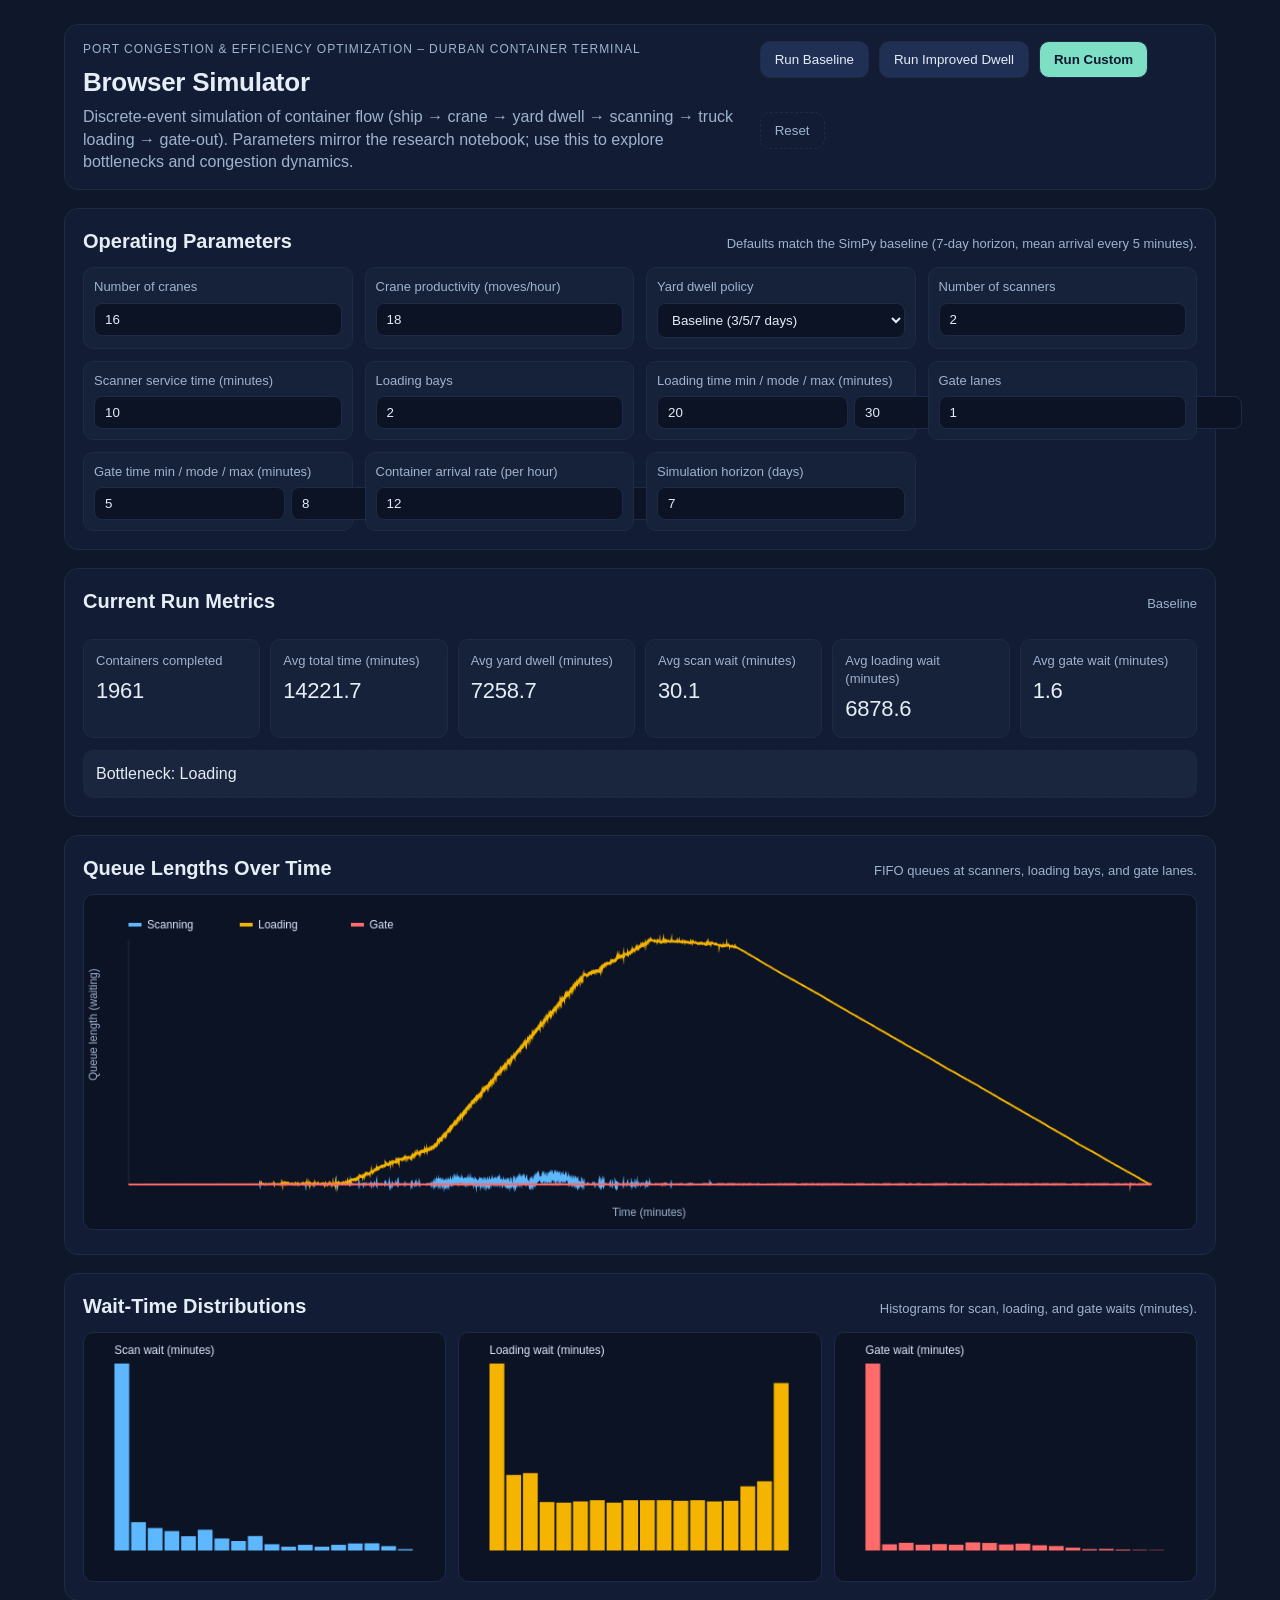
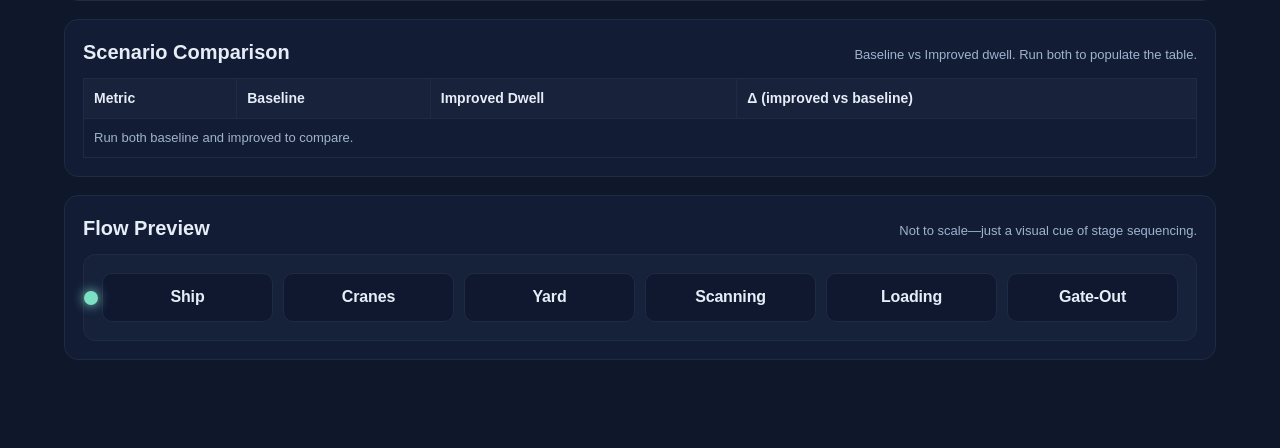
==== simulation/interactive_port_congestion_simulator/index.html @ 23e5f6eb "Put the interactive port congestion simulator in a dedicated folder" ====
<!-- README: Open this file directly in a browser (no server needed). Use the controls to run the baseline or improved dwell scenarios, or tweak parameters and click “Run Custom”. Metrics, bottleneck, queue charts, and wait-time histograms update after each run. -->
<!doctype html>
<html lang="en">
<head>
  <meta charset="UTF-8">
  <meta name="viewport" content="width=device-width, initial-scale=1">
  <title>Durban Port Congestion Simulator</title>
  <link rel="stylesheet" href="style.css">
</head>
<body>
  <div class="page">
    <header class="topbar">
      <div>
        <p class="eyebrow">Port Congestion & Efficiency Optimization – Durban Container Terminal</p>
        <h1>Browser Simulator</h1>
        <p class="lede">Discrete-event simulation of container flow (ship → crane → yard dwell → scanning → truck loading → gate-out). Parameters mirror the research notebook; use this to explore bottlenecks and congestion dynamics.</p>
      </div>
      <div class="actions">
        <button id="baselineBtn">Run Baseline</button>
        <button id="improvedBtn">Run Improved Dwell</button>
        <button id="customBtn" class="primary">Run Custom</button>
        <button id="resetBtn" class="ghost">Reset</button>
      </div>
    </header>

    <section class="panel">
      <div class="panel-header">
        <h2>Operating Parameters</h2>
        <div class="hint">Defaults match the SimPy baseline (7-day horizon, mean arrival every 5 minutes).</div>
      </div>
      <div class="controls-grid">
        <label class="control">
          <span>Number of cranes</span>
          <input type="number" id="numCranes" min="1" step="1">
        </label>
        <label class="control">
          <span>Crane productivity (moves/hour)</span>
          <input type="number" id="craneMph" min="1" step="1">
        </label>
        <label class="control">
          <span>Yard dwell policy</span>
          <select id="dwellPolicy">
            <option value="baseline">Baseline (3/5/7 days)</option>
            <option value="improved">Improved (2/3/4 days)</option>
          </select>
        </label>
        <label class="control">
          <span>Number of scanners</span>
          <input type="number" id="numScanners" min="1" step="1">
        </label>
        <label class="control">
          <span>Scanner service time (minutes)</span>
          <input type="number" id="scanTime" min="1" step="1">
        </label>
        <label class="control">
          <span>Loading bays</span>
          <input type="number" id="numLoaders" min="1" step="1">
        </label>
        <label class="control">
          <span>Loading time min / mode / max (minutes)</span>
          <div class="triple">
            <input type="number" id="loadMin" min="1" step="1">
            <input type="number" id="loadMode" min="1" step="1">
            <input type="number" id="loadMax" min="1" step="1">
          </div>
        </label>
        <label class="control">
          <span>Gate lanes</span>
          <input type="number" id="numGates" min="1" step="1">
        </label>
        <label class="control">
          <span>Gate time min / mode / max (minutes)</span>
          <div class="triple">
            <input type="number" id="gateMin" min="1" step="1">
            <input type="number" id="gateMode" min="1" step="1">
            <input type="number" id="gateMax" min="1" step="1">
          </div>
        </label>
        <label class="control">
          <span>Container arrival rate (per hour)</span>
          <input type="number" id="arrivalRate" min="1" step="0.5">
        </label>
        <label class="control">
          <span>Simulation horizon (days)</span>
          <input type="number" id="simDays" min="1" step="1">
        </label>
      </div>
    </section>

    <section class="panel metrics-panel">
      <div class="panel-header">
        <h2>Current Run Metrics</h2>
        <div class="hint" id="runLabel">—</div>
      </div>
      <div class="metrics-grid" id="metricsGrid"></div>
      <div class="bottleneck" id="bottleneckBox">Bottleneck: —</div>
    </section>

    <section class="panel">
      <div class="panel-header">
        <h2>Queue Lengths Over Time</h2>
        <div class="hint">FIFO queues at scanners, loading bays, and gate lanes.</div>
      </div>
      <canvas id="queueChart" width="1200" height="360"></canvas>
    </section>

    <section class="panel">
      <div class="panel-header">
        <h2>Wait-Time Distributions</h2>
        <div class="hint">Histograms for scan, loading, and gate waits (minutes).</div>
      </div>
      <div class="hist-grid">
        <canvas id="scanHist" width="380" height="260"></canvas>
        <canvas id="loadHist" width="380" height="260"></canvas>
        <canvas id="gateHist" width="380" height="260"></canvas>
      </div>
    </section>

    <section class="panel">
      <div class="panel-header">
        <h2>Scenario Comparison</h2>
        <div class="hint">Baseline vs Improved dwell. Run both to populate the table.</div>
      </div>
      <table class="comparison-table" id="comparisonTable">
        <thead>
          <tr>
            <th>Metric</th>
            <th>Baseline</th>
            <th>Improved Dwell</th>
            <th>Δ (improved vs baseline)</th>
          </tr>
        </thead>
        <tbody></tbody>
      </table>
    </section>

    <section class="panel">
      <div class="panel-header">
        <h2>Flow Preview</h2>
        <div class="hint">Not to scale—just a visual cue of stage sequencing.</div>
      </div>
      <div class="flowline" id="flowline">
        <div class="stage">Ship</div>
        <div class="stage">Cranes</div>
        <div class="stage">Yard</div>
        <div class="stage">Scanning</div>
        <div class="stage">Loading</div>
        <div class="stage">Gate-Out</div>
        <div class="dot" id="flowDot"></div>
      </div>
    </section>
  </div>
  <script src="app.js"></script>
</body>
</html>
---- simulation/interactive_port_congestion_simulator/style.css ----
:root {
  --bg: #0f172a;
  --panel: #131c35;
  --accent: #7de0c5;
  --text: #e5edf6;
  --muted: #9fb3ce;
  --line1: #5eb8ff;
  --line2: #f4b400;
  --line3: #ff6b6b;
  --border: #1f2a44;
  --card: #16213a;
  --danger: #ff7b6b;
  --good: #9ae66e;
  --font: "Segoe UI", "Helvetica Neue", Arial, sans-serif;
}

* { box-sizing: border-box; }

body {
  margin: 0;
  background: var(--bg);
  color: var(--text);
  font-family: var(--font);
  line-height: 1.4;
}

.page {
  max-width: 1200px;
  margin: 0 auto 64px;
  padding: 24px;
}

.topbar {
  display: flex;
  justify-content: space-between;
  gap: 16px;
  padding: 16px 18px;
  background: var(--panel);
  border: 1px solid var(--border);
  border-radius: 14px;
}

.eyebrow {
  text-transform: uppercase;
  letter-spacing: 0.08em;
  font-size: 12px;
  color: var(--muted);
  margin: 0 0 6px;
}

h1 {
  margin: 0;
  font-size: 26px;
  letter-spacing: -0.01em;
}

.lede {
  margin: 6px 0 0;
  color: var(--muted);
  max-width: 700px;
}

.actions {
  display: flex;
  flex-wrap: wrap;
  gap: 10px;
  align-items: flex-start;
}

button {
  background: #203055;
  color: var(--text);
  border: 1px solid var(--border);
  border-radius: 10px;
  padding: 10px 14px;
  cursor: pointer;
  transition: transform 0.05s ease, background 0.15s ease;
}

button:hover { background: #2a3a60; }
button:active { transform: translateY(1px); }

button.primary { background: var(--accent); color: #0a172f; font-weight: 700; }
button.ghost { background: transparent; border: 1px dashed var(--border); color: var(--muted); }

.panel {
  margin-top: 18px;
  padding: 18px;
  background: var(--panel);
  border: 1px solid var(--border);
  border-radius: 14px;
}

.panel-header {
  display: flex;
  justify-content: space-between;
  align-items: baseline;
  gap: 10px;
  margin-bottom: 12px;
}

.panel h2 {
  margin: 0;
  font-size: 20px;
}

.hint {
  color: var(--muted);
  font-size: 13px;
}

.controls-grid {
  display: grid;
  grid-template-columns: repeat(auto-fit, minmax(260px, 1fr));
  gap: 12px;
}

.control {
  display: flex;
  flex-direction: column;
  gap: 6px;
  padding: 10px;
  background: var(--card);
  border: 1px solid var(--border);
  border-radius: 10px;
}

.control span {
  color: var(--muted);
  font-size: 13px;
}

.control input,
.control select {
  padding: 8px 10px;
  border-radius: 8px;
  border: 1px solid var(--border);
  background: #0c1325;
  color: var(--text);
}

.triple {
  display: grid;
  grid-template-columns: repeat(3, 1fr);
  gap: 6px;
}

.metrics-panel {
  display: flex;
  flex-direction: column;
  gap: 12px;
}

.metrics-grid {
  display: grid;
  grid-template-columns: repeat(auto-fit, minmax(150px, 1fr));
  gap: 10px;
}

.metric {
  padding: 12px;
  background: var(--card);
  border: 1px solid var(--border);
  border-radius: 10px;
}

.metric .label {
  color: var(--muted);
  font-size: 13px;
}

.metric .value {
  font-size: 22px;
  margin-top: 6px;
  letter-spacing: -0.01em;
}

.bottleneck {
  padding: 12px;
  border-radius: 10px;
  background: #1a253e;
  border: 1px dashed var(--border);
  color: var(--text);
}

.hist-grid {
  display: grid;
  grid-template-columns: repeat(auto-fit, minmax(300px, 1fr));
  gap: 12px;
}

canvas {
  width: 100%;
  border-radius: 10px;
  background: #0c1325;
  border: 1px solid var(--border);
}

.comparison-table {
  width: 100%;
  border-collapse: collapse;
  font-size: 14px;
}

.comparison-table th,
.comparison-table td {
  border: 1px solid var(--border);
  padding: 10px;
  text-align: left;
}

.comparison-table th {
  background: #18223b;
}

.good { color: var(--good); }
.bad { color: var(--danger); }

.flowline {
  position: relative;
  display: grid;
  grid-template-columns: repeat(6, 1fr);
  gap: 10px;
  padding: 18px;
  background: var(--card);
  border: 1px solid var(--border);
  border-radius: 12px;
}

.stage {
  padding: 12px;
  text-align: center;
  border-radius: 10px;
  background: #101830;
  border: 1px solid var(--border);
  font-weight: 600;
  letter-spacing: -0.01em;
}

.dot {
  position: absolute;
  top: 50%;
  transform: translateY(-50%);
  width: 14px;
  height: 14px;
  border-radius: 50%;
  background: var(--accent);
  box-shadow: 0 0 12px var(--accent);
  animation: flow 6s linear infinite;
}

@keyframes flow {
  0%   { left: 0%; }
  16%  { left: 16%; }
  32%  { left: 32%; }
  48%  { left: 48%; }
  64%  { left: 64%; }
  80%  { left: 80%; }
  100% { left: 96%; }
}

@media (max-width: 820px) {
  .topbar { flex-direction: column; }
  .flowline { grid-template-columns: repeat(3, 1fr); grid-auto-rows: 1fr; }
  .dot { display: none; }
}
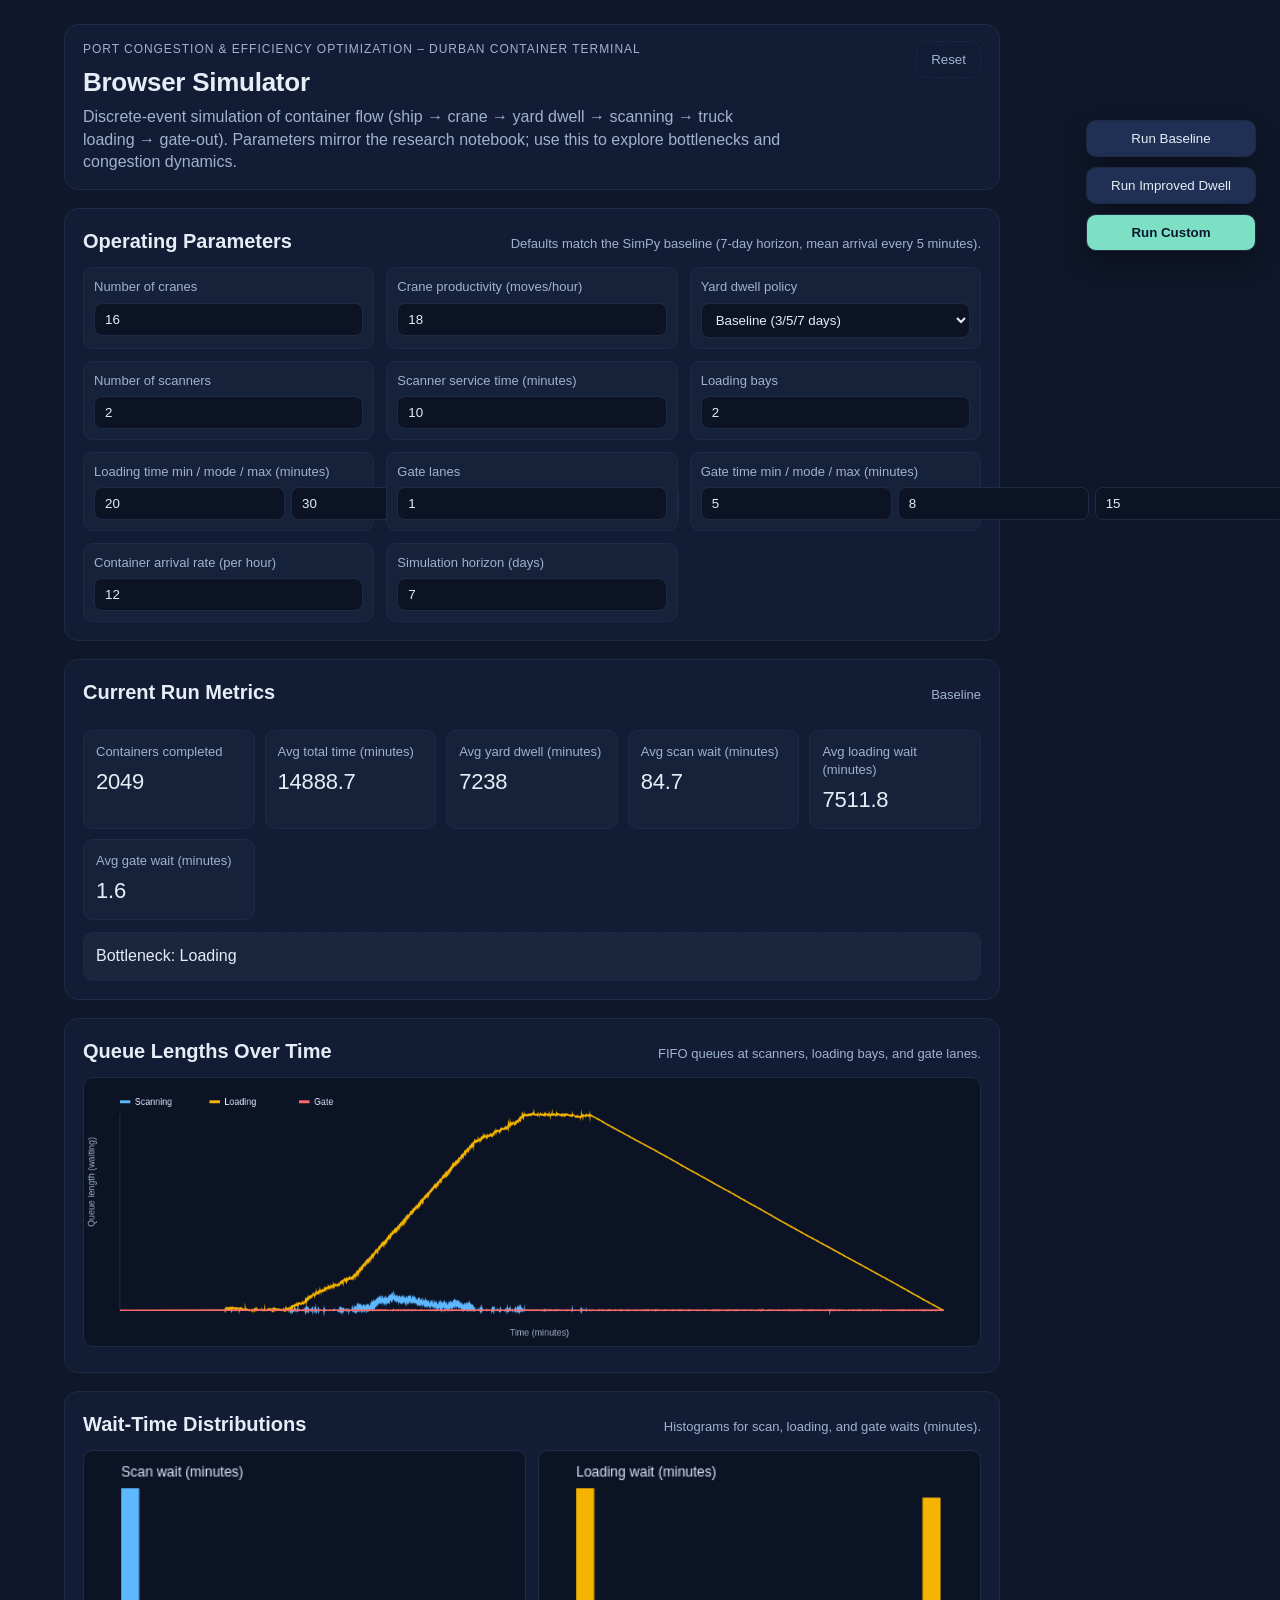
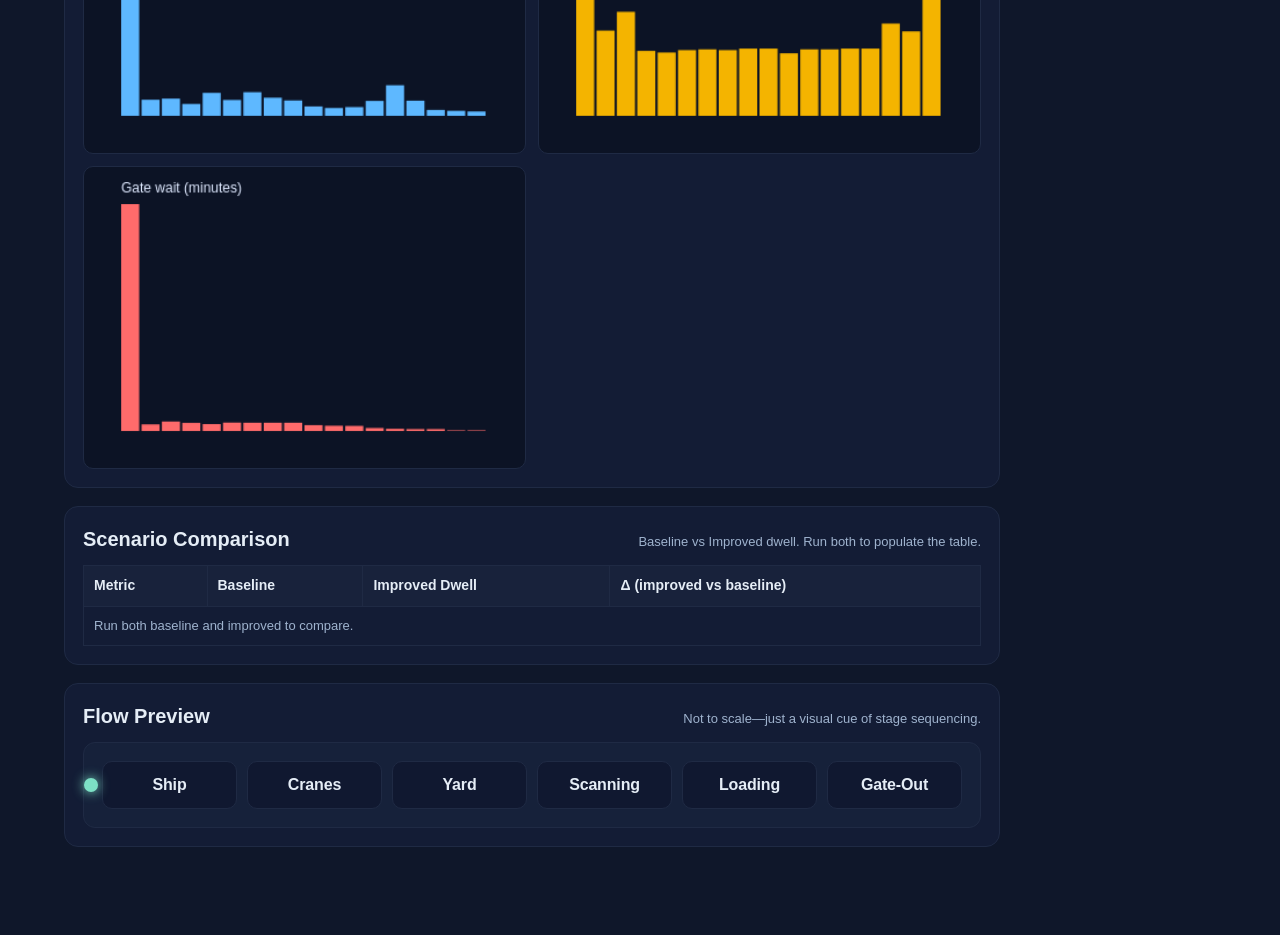
==== commit cd0fad4e: "Moved the Simulation running buttons to the right side of the web page" ====
--- a/simulation/interactive_port_congestion_simulator/index.html
+++ b/simulation/interactive_port_congestion_simulator/index.html
@@ -8,6 +8,11 @@
   <link rel="stylesheet" href="style.css">
 </head>
 <body>
+  <div class="floating-actions">
+    <button id="baselineBtn">Run Baseline</button>
+    <button id="improvedBtn">Run Improved Dwell</button>
+    <button id="customBtn" class="primary">Run Custom</button>
+  </div>
   <div class="page">
     <header class="topbar">
       <div>
@@ -16,9 +21,6 @@
         <p class="lede">Discrete-event simulation of container flow (ship → crane → yard dwell → scanning → truck loading → gate-out). Parameters mirror the research notebook; use this to explore bottlenecks and congestion dynamics.</p>
       </div>
       <div class="actions">
-        <button id="baselineBtn">Run Baseline</button>
-        <button id="improvedBtn">Run Improved Dwell</button>
-        <button id="customBtn" class="primary">Run Custom</button>
         <button id="resetBtn" class="ghost">Reset</button>
       </div>
     </header>
--- a/simulation/interactive_port_congestion_simulator/style.css
+++ b/simulation/interactive_port_congestion_simulator/style.css
@@ -28,6 +28,8 @@
   max-width: 1200px;
   margin: 0 auto 64px;
   padding: 24px;
+  /* Reserve horizontal space so floating buttons don't overlay content */
+  padding-right: 240px;
 }
 
 .topbar {
@@ -62,7 +64,6 @@
 
 .actions {
   display: flex;
-  flex-wrap: wrap;
   gap: 10px;
   align-items: flex-start;
 }
@@ -82,6 +83,21 @@
 
 button.primary { background: var(--accent); color: #0a172f; font-weight: 700; }
 button.ghost { background: transparent; border: 1px dashed var(--border); color: var(--muted); }
+
+.floating-actions {
+  position: fixed;
+  top: 120px;
+  right: 24px;
+  display: flex;
+  flex-direction: column;
+  gap: 10px;
+  z-index: 20;
+}
+
+.floating-actions button {
+  min-width: 170px;
+  box-shadow: 0 12px 26px rgba(0, 0, 0, 0.32);
+}
 
 .panel {
   margin-top: 18px;
@@ -263,4 +279,13 @@
   .topbar { flex-direction: column; }
   .flowline { grid-template-columns: repeat(3, 1fr); grid-auto-rows: 1fr; }
   .dot { display: none; }
-}
+  .floating-actions {
+    position: static;
+    flex-direction: row;
+    gap: 8px;
+    padding-bottom: 8px;
+  }
+  .page {
+    padding-right: 24px;
+  }
+}
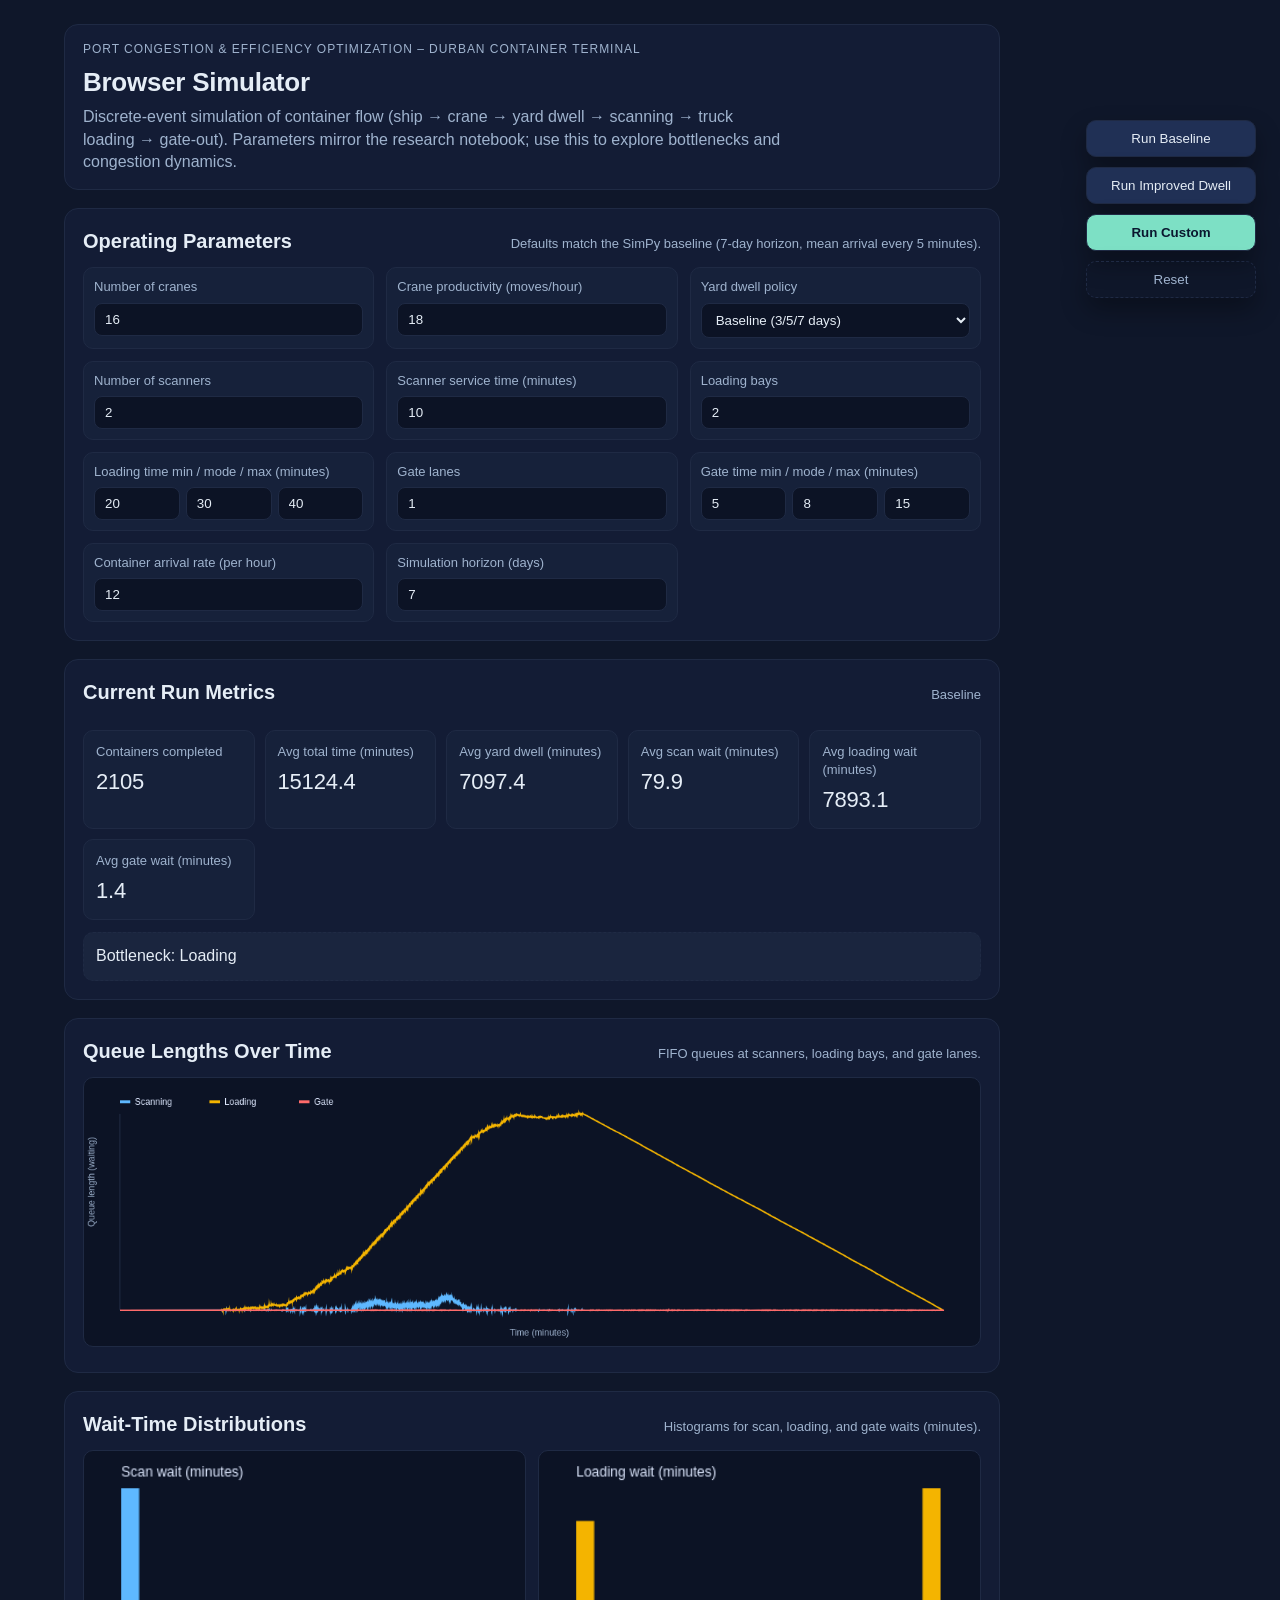
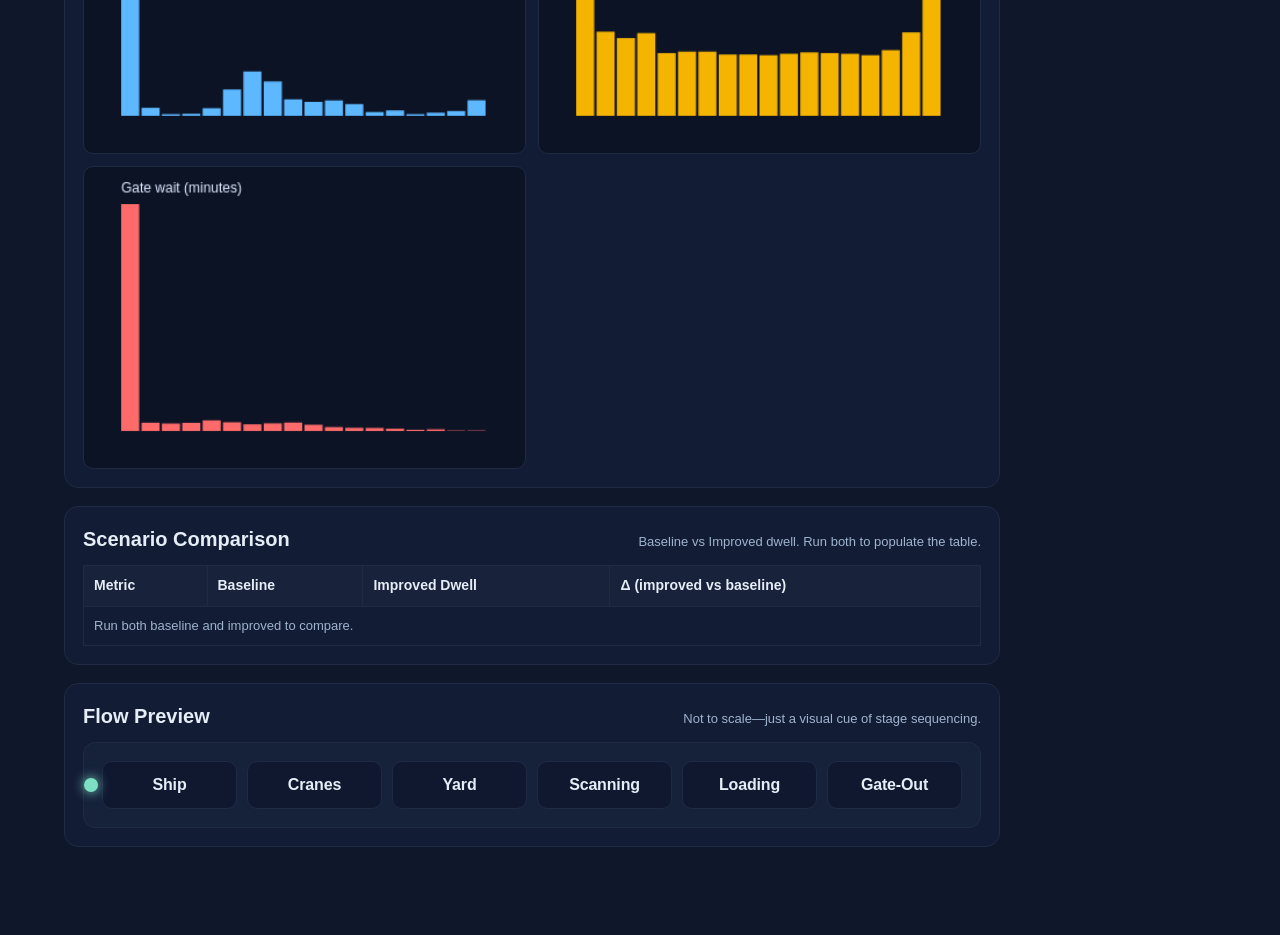
==== commit abde32a4: "Moved the reset button under the other three buttons" ====
--- a/simulation/interactive_port_congestion_simulator/index.html
+++ b/simulation/interactive_port_congestion_simulator/index.html
@@ -12,6 +12,7 @@
     <button id="baselineBtn">Run Baseline</button>
     <button id="improvedBtn">Run Improved Dwell</button>
     <button id="customBtn" class="primary">Run Custom</button>
+    <button id="resetBtn" class="ghost">Reset</button>
   </div>
   <div class="page">
     <header class="topbar">
@@ -19,9 +20,6 @@
         <p class="eyebrow">Port Congestion & Efficiency Optimization – Durban Container Terminal</p>
         <h1>Browser Simulator</h1>
         <p class="lede">Discrete-event simulation of container flow (ship → crane → yard dwell → scanning → truck loading → gate-out). Parameters mirror the research notebook; use this to explore bottlenecks and congestion dynamics.</p>
-      </div>
-      <div class="actions">
-        <button id="resetBtn" class="ghost">Reset</button>
       </div>
     </header>
 
--- a/simulation/interactive_port_congestion_simulator/style.css
+++ b/simulation/interactive_port_congestion_simulator/style.css
@@ -139,6 +139,7 @@
   background: var(--card);
   border: 1px solid var(--border);
   border-radius: 10px;
+  min-width: 0;
 }
 
 .control span {
@@ -157,8 +158,13 @@
 
 .triple {
   display: grid;
-  grid-template-columns: repeat(3, 1fr);
+  grid-template-columns: repeat(3, minmax(0, 1fr));
   gap: 6px;
+}
+
+.triple input {
+  width: 100%;
+  min-width: 0;
 }
 
 .metrics-panel {
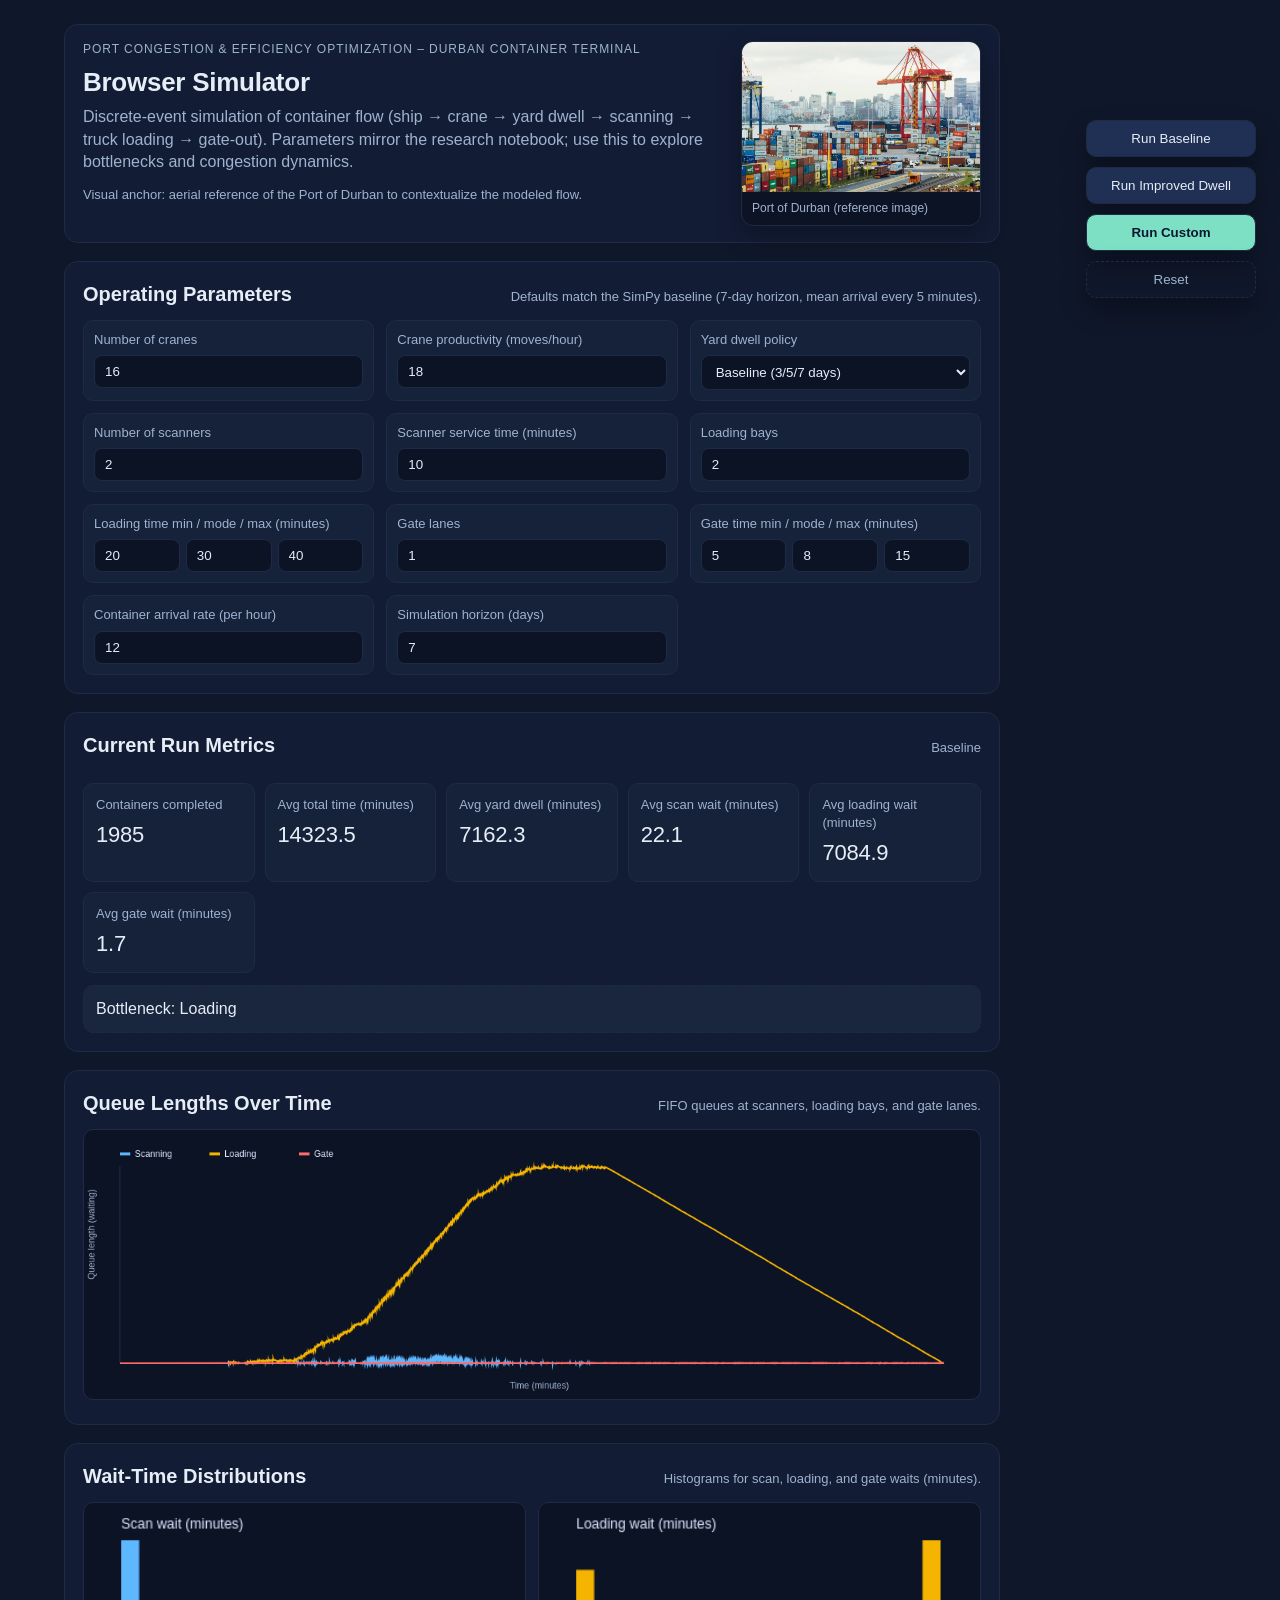
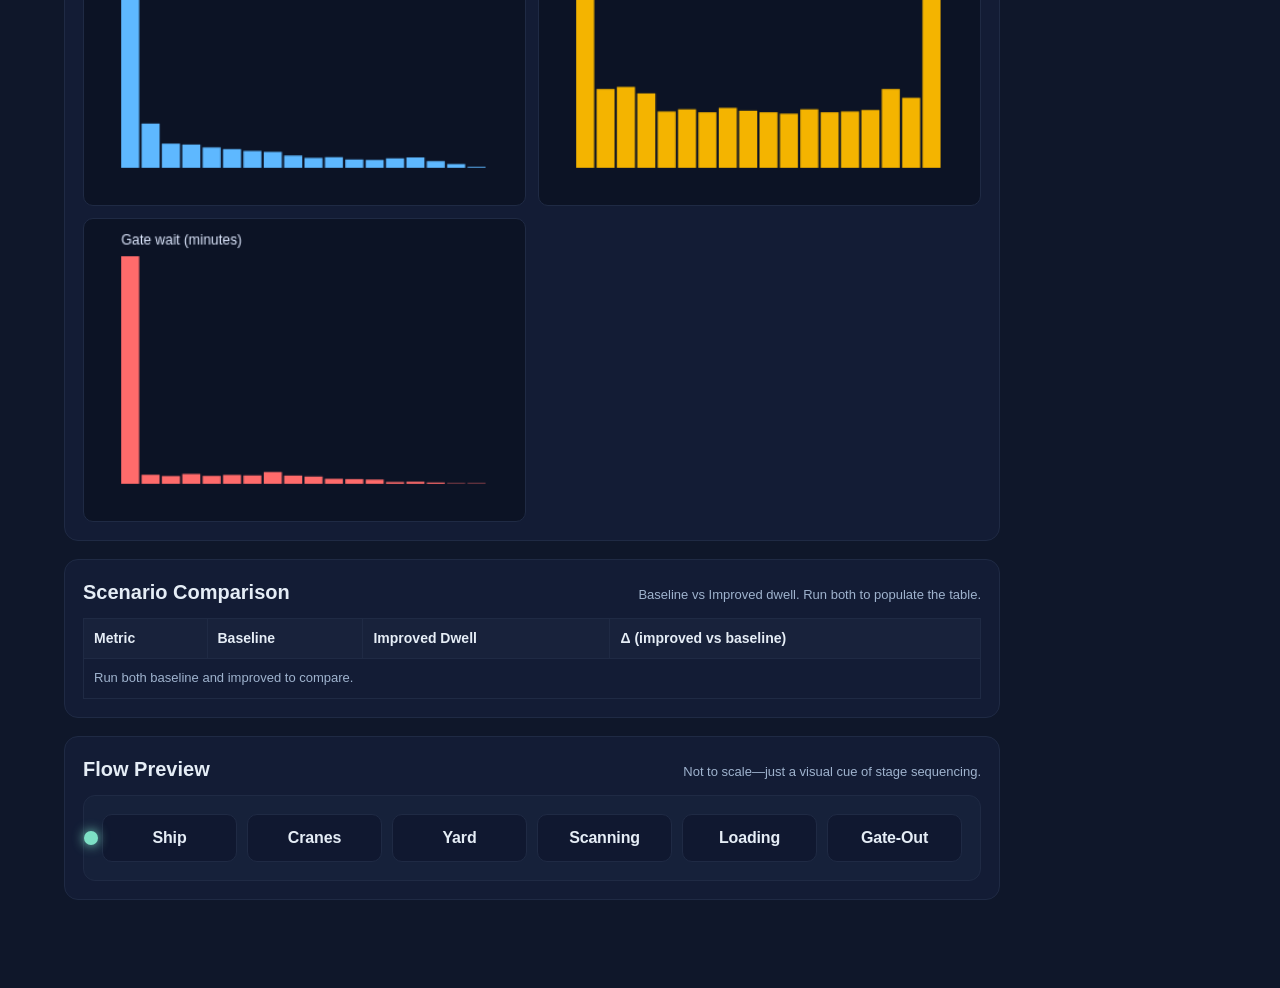
==== commit 1fdd6f1e: "Latest changes" ====
--- a/simulation/interactive_port_congestion_simulator/index.html
+++ b/simulation/interactive_port_congestion_simulator/index.html
@@ -20,6 +20,11 @@
         <p class="eyebrow">Port Congestion & Efficiency Optimization – Durban Container Terminal</p>
         <h1>Browser Simulator</h1>
         <p class="lede">Discrete-event simulation of container flow (ship → crane → yard dwell → scanning → truck loading → gate-out). Parameters mirror the research notebook; use this to explore bottlenecks and congestion dynamics.</p>
+        <p class="hint">Visual anchor: aerial reference of the Port of Durban to contextualize the modeled flow.</p>
+      </div>
+      <div class="port-photo">
+        <img src="1800x1200.webp" alt="Port of Durban reference view">
+        <div class="caption">Port of Durban (reference image)</div>
       </div>
     </header>
 
--- a/simulation/interactive_port_congestion_simulator/style.css
+++ b/simulation/interactive_port_congestion_simulator/style.css
@@ -62,6 +62,29 @@
   max-width: 700px;
 }
 
+.port-photo {
+  flex: 0 0 240px;
+  align-self: flex-start;
+  background: #0c1325;
+  border: 1px solid var(--border);
+  border-radius: 12px;
+  overflow: hidden;
+  box-shadow: 0 10px 26px rgba(0, 0, 0, 0.28);
+}
+
+.port-photo img {
+  display: block;
+  width: 100%;
+  height: 150px;
+  object-fit: cover;
+}
+
+.port-photo .caption {
+  padding: 8px 10px;
+  font-size: 12px;
+  color: var(--muted);
+}
+
 .actions {
   display: flex;
   gap: 10px;
@@ -294,4 +317,7 @@
   .page {
     padding-right: 24px;
   }
-}
+  .port-photo {
+    width: 100%;
+  }
+}
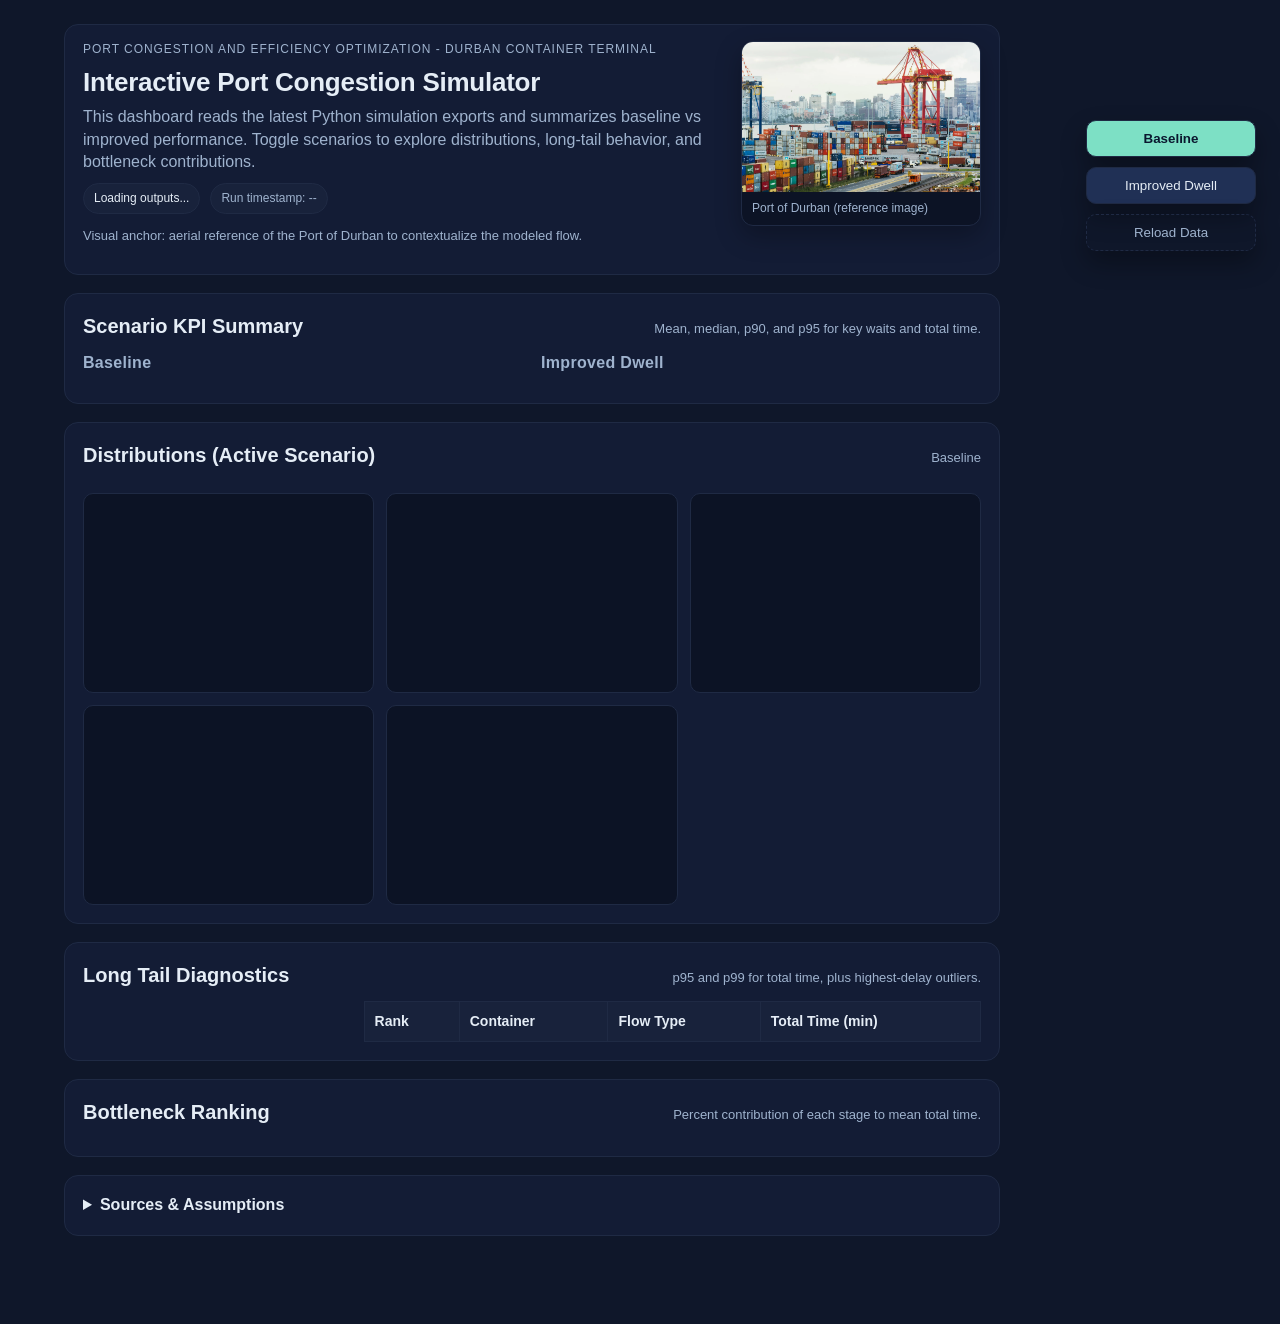
==== commit a66e708e: "Updated the interactive_simulation" ====
--- a/simulation/interactive_port_congestion_simulator/index.html
+++ b/simulation/interactive_port_congestion_simulator/index.html
@@ -1,4 +1,3 @@
-<!-- README: Open this file directly in a browser (no server needed). Use the controls to run the baseline or improved dwell scenarios, or tweak parameters and click “Run Custom”. Metrics, bottleneck, queue charts, and wait-time histograms update after each run. -->
 <!doctype html>
 <html lang="en">
 <head>
@@ -9,17 +8,20 @@
 </head>
 <body>
   <div class="floating-actions">
-    <button id="baselineBtn">Run Baseline</button>
-    <button id="improvedBtn">Run Improved Dwell</button>
-    <button id="customBtn" class="primary">Run Custom</button>
-    <button id="resetBtn" class="ghost">Reset</button>
+    <button id="baselineBtn" class="primary">Baseline</button>
+    <button id="improvedBtn">Improved Dwell</button>
+    <button id="reloadBtn" class="ghost">Reload Data</button>
   </div>
   <div class="page">
     <header class="topbar">
       <div>
-        <p class="eyebrow">Port Congestion & Efficiency Optimization – Durban Container Terminal</p>
-        <h1>Browser Simulator</h1>
-        <p class="lede">Discrete-event simulation of container flow (ship → crane → yard dwell → scanning → truck loading → gate-out). Parameters mirror the research notebook; use this to explore bottlenecks and congestion dynamics.</p>
+        <p class="eyebrow">Port Congestion and Efficiency Optimization - Durban Container Terminal</p>
+        <h1>Interactive Port Congestion Simulator</h1>
+        <p class="lede">This dashboard reads the latest Python simulation exports and summarizes baseline vs improved performance. Toggle scenarios to explore distributions, long-tail behavior, and bottleneck contributions.</p>
+        <div class="status-row">
+          <div class="status" id="dataStatus">Loading outputs...</div>
+          <div class="status muted" id="runTimestamp">Run timestamp: --</div>
+        </div>
         <p class="hint">Visual anchor: aerial reference of the Port of Durban to contextualize the modeled flow.</p>
       </div>
       <div class="port-photo">
@@ -30,130 +32,80 @@
 
     <section class="panel">
       <div class="panel-header">
-        <h2>Operating Parameters</h2>
-        <div class="hint">Defaults match the SimPy baseline (7-day horizon, mean arrival every 5 minutes).</div>
+        <h2>Scenario KPI Summary</h2>
+        <div class="hint">Mean, median, p90, and p95 for key waits and total time.</div>
       </div>
-      <div class="controls-grid">
-        <label class="control">
-          <span>Number of cranes</span>
-          <input type="number" id="numCranes" min="1" step="1">
-        </label>
-        <label class="control">
-          <span>Crane productivity (moves/hour)</span>
-          <input type="number" id="craneMph" min="1" step="1">
-        </label>
-        <label class="control">
-          <span>Yard dwell policy</span>
-          <select id="dwellPolicy">
-            <option value="baseline">Baseline (3/5/7 days)</option>
-            <option value="improved">Improved (2/3/4 days)</option>
-          </select>
-        </label>
-        <label class="control">
-          <span>Number of scanners</span>
-          <input type="number" id="numScanners" min="1" step="1">
-        </label>
-        <label class="control">
-          <span>Scanner service time (minutes)</span>
-          <input type="number" id="scanTime" min="1" step="1">
-        </label>
-        <label class="control">
-          <span>Loading bays</span>
-          <input type="number" id="numLoaders" min="1" step="1">
-        </label>
-        <label class="control">
-          <span>Loading time min / mode / max (minutes)</span>
-          <div class="triple">
-            <input type="number" id="loadMin" min="1" step="1">
-            <input type="number" id="loadMode" min="1" step="1">
-            <input type="number" id="loadMax" min="1" step="1">
-          </div>
-        </label>
-        <label class="control">
-          <span>Gate lanes</span>
-          <input type="number" id="numGates" min="1" step="1">
-        </label>
-        <label class="control">
-          <span>Gate time min / mode / max (minutes)</span>
-          <div class="triple">
-            <input type="number" id="gateMin" min="1" step="1">
-            <input type="number" id="gateMode" min="1" step="1">
-            <input type="number" id="gateMax" min="1" step="1">
-          </div>
-        </label>
-        <label class="control">
-          <span>Container arrival rate (per hour)</span>
-          <input type="number" id="arrivalRate" min="1" step="0.5">
-        </label>
-        <label class="control">
-          <span>Simulation horizon (days)</span>
-          <input type="number" id="simDays" min="1" step="1">
-        </label>
+      <div class="kpi-columns">
+        <div class="kpi-column">
+          <h3>Baseline</h3>
+          <div class="kpi-grid" id="baselineKpiGrid"></div>
+        </div>
+        <div class="kpi-column">
+          <h3>Improved Dwell</h3>
+          <div class="kpi-grid" id="improvedKpiGrid"></div>
+        </div>
       </div>
     </section>
 
     <section class="panel metrics-panel">
       <div class="panel-header">
-        <h2>Current Run Metrics</h2>
-        <div class="hint" id="runLabel">—</div>
-      </div>
-      <div class="metrics-grid" id="metricsGrid"></div>
-      <div class="bottleneck" id="bottleneckBox">Bottleneck: —</div>
-    </section>
-
-    <section class="panel">
-      <div class="panel-header">
-        <h2>Queue Lengths Over Time</h2>
-        <div class="hint">FIFO queues at scanners, loading bays, and gate lanes.</div>
-      </div>
-      <canvas id="queueChart" width="1200" height="360"></canvas>
-    </section>
-
-    <section class="panel">
-      <div class="panel-header">
-        <h2>Wait-Time Distributions</h2>
-        <div class="hint">Histograms for scan, loading, and gate waits (minutes).</div>
+        <h2>Distributions (Active Scenario)</h2>
+        <div class="hint" id="activeScenarioLabel">Baseline</div>
       </div>
       <div class="hist-grid">
-        <canvas id="scanHist" width="380" height="260"></canvas>
-        <canvas id="loadHist" width="380" height="260"></canvas>
-        <canvas id="gateHist" width="380" height="260"></canvas>
+        <canvas id="totalTimeHist" width="380" height="260"></canvas>
+        <canvas id="yardDwellHist" width="380" height="260"></canvas>
+        <canvas id="scanWaitHist" width="380" height="260"></canvas>
+        <canvas id="loadingWaitHist" width="380" height="260"></canvas>
+        <canvas id="gateWaitHist" width="380" height="260"></canvas>
       </div>
     </section>
 
     <section class="panel">
       <div class="panel-header">
-        <h2>Scenario Comparison</h2>
-        <div class="hint">Baseline vs Improved dwell. Run both to populate the table.</div>
+        <h2>Long Tail Diagnostics</h2>
+        <div class="hint">p95 and p99 for total time, plus highest-delay outliers.</div>
       </div>
-      <table class="comparison-table" id="comparisonTable">
-        <thead>
-          <tr>
-            <th>Metric</th>
-            <th>Baseline</th>
-            <th>Improved Dwell</th>
-            <th>Δ (improved vs baseline)</th>
-          </tr>
-        </thead>
-        <tbody></tbody>
-      </table>
+      <div class="tail-grid">
+        <div class="tail-metrics" id="tailMetrics"></div>
+        <table class="comparison-table" id="outlierTable">
+          <thead>
+            <tr>
+              <th>Rank</th>
+              <th>Container</th>
+              <th>Flow Type</th>
+              <th>Total Time (min)</th>
+            </tr>
+          </thead>
+          <tbody></tbody>
+        </table>
+      </div>
     </section>
 
     <section class="panel">
       <div class="panel-header">
-        <h2>Flow Preview</h2>
-        <div class="hint">Not to scale—just a visual cue of stage sequencing.</div>
+        <h2>Bottleneck Ranking</h2>
+        <div class="hint">Percent contribution of each stage to mean total time.</div>
       </div>
-      <div class="flowline" id="flowline">
-        <div class="stage">Ship</div>
-        <div class="stage">Cranes</div>
-        <div class="stage">Yard</div>
-        <div class="stage">Scanning</div>
-        <div class="stage">Loading</div>
-        <div class="stage">Gate-Out</div>
-        <div class="dot" id="flowDot"></div>
+      <div class="bottleneck-list" id="bottleneckList"></div>
+    </section>
+
+    <details class="panel sources-panel">
+      <summary>Sources & Assumptions</summary>
+      <div class="sources-body">
+        <div class="hint">Loaded from outputs/web/metadata.json.</div>
+        <table class="comparison-table" id="sourcesTable">
+          <thead>
+            <tr>
+              <th>Metric</th>
+              <th>Unit</th>
+              <th>Source Reference</th>
+            </tr>
+          </thead>
+          <tbody></tbody>
+        </table>
       </div>
-    </section>
+    </details>
   </div>
   <script src="app.js"></script>
 </body>
--- a/simulation/interactive_port_congestion_simulator/style.css
+++ b/simulation/interactive_port_congestion_simulator/style.css
@@ -28,7 +28,6 @@
   max-width: 1200px;
   margin: 0 auto 64px;
   padding: 24px;
-  /* Reserve horizontal space so floating buttons don't overlay content */
   padding-right: 240px;
 }
 
@@ -60,6 +59,32 @@
   margin: 6px 0 0;
   color: var(--muted);
   max-width: 700px;
+}
+
+.status-row {
+  display: flex;
+  gap: 10px;
+  flex-wrap: wrap;
+  margin: 10px 0 6px;
+}
+
+.status {
+  padding: 6px 10px;
+  border-radius: 999px;
+  background: #18223b;
+  border: 1px solid var(--border);
+  font-size: 12px;
+  color: var(--text);
+}
+
+.status.muted {
+  color: var(--muted);
+}
+
+.status.error {
+  color: var(--danger);
+  border-color: #3b1f1f;
+  background: #231417;
 }
 
 .port-photo {
@@ -85,12 +110,6 @@
   color: var(--muted);
 }
 
-.actions {
-  display: flex;
-  gap: 10px;
-  align-items: flex-start;
-}
-
 button {
   background: #203055;
   color: var(--text);
@@ -148,46 +167,47 @@
   font-size: 13px;
 }
 
-.controls-grid {
+.kpi-columns {
   display: grid;
   grid-template-columns: repeat(auto-fit, minmax(260px, 1fr));
-  gap: 12px;
-}
-
-.control {
-  display: flex;
-  flex-direction: column;
+  gap: 18px;
+}
+
+.kpi-column h3 {
+  margin: 0 0 10px;
+  font-size: 16px;
+  color: var(--muted);
+  letter-spacing: 0.02em;
+}
+
+.kpi-grid {
+  display: grid;
+  grid-template-columns: repeat(auto-fit, minmax(160px, 1fr));
+  gap: 10px;
+}
+
+.kpi-card {
+  padding: 12px;
+  background: var(--card);
+  border: 1px solid var(--border);
+  border-radius: 10px;
+}
+
+.kpi-title {
+  font-size: 13px;
+  color: var(--muted);
+  margin-bottom: 8px;
+}
+
+.kpi-stats {
+  display: grid;
   gap: 6px;
-  padding: 10px;
-  background: var(--card);
-  border: 1px solid var(--border);
-  border-radius: 10px;
-  min-width: 0;
-}
-
-.control span {
-  color: var(--muted);
-  font-size: 13px;
-}
-
-.control input,
-.control select {
-  padding: 8px 10px;
-  border-radius: 8px;
-  border: 1px solid var(--border);
-  background: #0c1325;
+  font-size: 13px;
+}
+
+.kpi-stats span {
+  float: right;
   color: var(--text);
-}
-
-.triple {
-  display: grid;
-  grid-template-columns: repeat(3, minmax(0, 1fr));
-  gap: 6px;
-}
-
-.triple input {
-  width: 100%;
-  min-width: 0;
 }
 
 .metrics-panel {
@@ -196,41 +216,9 @@
   gap: 12px;
 }
 
-.metrics-grid {
-  display: grid;
-  grid-template-columns: repeat(auto-fit, minmax(150px, 1fr));
-  gap: 10px;
-}
-
-.metric {
-  padding: 12px;
-  background: var(--card);
-  border: 1px solid var(--border);
-  border-radius: 10px;
-}
-
-.metric .label {
-  color: var(--muted);
-  font-size: 13px;
-}
-
-.metric .value {
-  font-size: 22px;
-  margin-top: 6px;
-  letter-spacing: -0.01em;
-}
-
-.bottleneck {
-  padding: 12px;
-  border-radius: 10px;
-  background: #1a253e;
-  border: 1px dashed var(--border);
-  color: var(--text);
-}
-
 .hist-grid {
   display: grid;
-  grid-template-columns: repeat(auto-fit, minmax(300px, 1fr));
+  grid-template-columns: repeat(auto-fit, minmax(240px, 1fr));
   gap: 12px;
 }
 
@@ -261,53 +249,90 @@
 .good { color: var(--good); }
 .bad { color: var(--danger); }
 
-.flowline {
-  position: relative;
-  display: grid;
-  grid-template-columns: repeat(6, 1fr);
-  gap: 10px;
-  padding: 18px;
+.tail-grid {
+  display: grid;
+  grid-template-columns: minmax(200px, 0.6fr) minmax(300px, 1.4fr);
+  gap: 16px;
+}
+
+.tail-metrics {
+  display: grid;
+  gap: 10px;
+}
+
+.tail-card {
+  padding: 12px;
   background: var(--card);
   border: 1px solid var(--border);
-  border-radius: 12px;
-}
-
-.stage {
-  padding: 12px;
-  text-align: center;
-  border-radius: 10px;
-  background: #101830;
-  border: 1px solid var(--border);
+  border-radius: 10px;
+}
+
+.tail-label {
+  font-size: 13px;
+  color: var(--muted);
+  margin-bottom: 6px;
+}
+
+.tail-stats {
+  display: grid;
+  gap: 6px;
+  font-size: 14px;
+}
+
+.tail-stats span {
+  float: right;
+}
+
+.bottleneck-list {
+  display: grid;
+  gap: 10px;
+}
+
+.bottleneck-row {
+  display: grid;
+  grid-template-columns: 180px 1fr 70px;
+  gap: 10px;
+  align-items: center;
+  padding: 10px;
+  background: var(--card);
+  border: 1px solid var(--border);
+  border-radius: 10px;
+}
+
+.bottleneck-label {
+  font-size: 13px;
+  color: var(--muted);
+}
+
+.bottleneck-bar {
+  background: #0c1325;
+  border: 1px solid var(--border);
+  border-radius: 999px;
+  height: 8px;
+  overflow: hidden;
+}
+
+.bar-fill {
+  height: 100%;
+  background: linear-gradient(90deg, #5eb8ff, #7de0c5);
+}
+
+.bottleneck-value {
+  font-size: 13px;
+  text-align: right;
+}
+
+.sources-panel summary {
+  cursor: pointer;
   font-weight: 600;
-  letter-spacing: -0.01em;
-}
-
-.dot {
-  position: absolute;
-  top: 50%;
-  transform: translateY(-50%);
-  width: 14px;
-  height: 14px;
-  border-radius: 50%;
-  background: var(--accent);
-  box-shadow: 0 0 12px var(--accent);
-  animation: flow 6s linear infinite;
-}
-
-@keyframes flow {
-  0%   { left: 0%; }
-  16%  { left: 16%; }
-  32%  { left: 32%; }
-  48%  { left: 48%; }
-  64%  { left: 64%; }
-  80%  { left: 80%; }
-  100% { left: 96%; }
+}
+
+.sources-body {
+  margin-top: 12px;
 }
 
 @media (max-width: 820px) {
   .topbar { flex-direction: column; }
-  .flowline { grid-template-columns: repeat(3, 1fr); grid-auto-rows: 1fr; }
-  .dot { display: none; }
   .floating-actions {
     position: static;
     flex-direction: row;
@@ -320,4 +345,11 @@
   .port-photo {
     width: 100%;
   }
-}
+  .tail-grid {
+    grid-template-columns: 1fr;
+  }
+  .bottleneck-row {
+    grid-template-columns: 1fr;
+    gap: 6px;
+  }
+}
